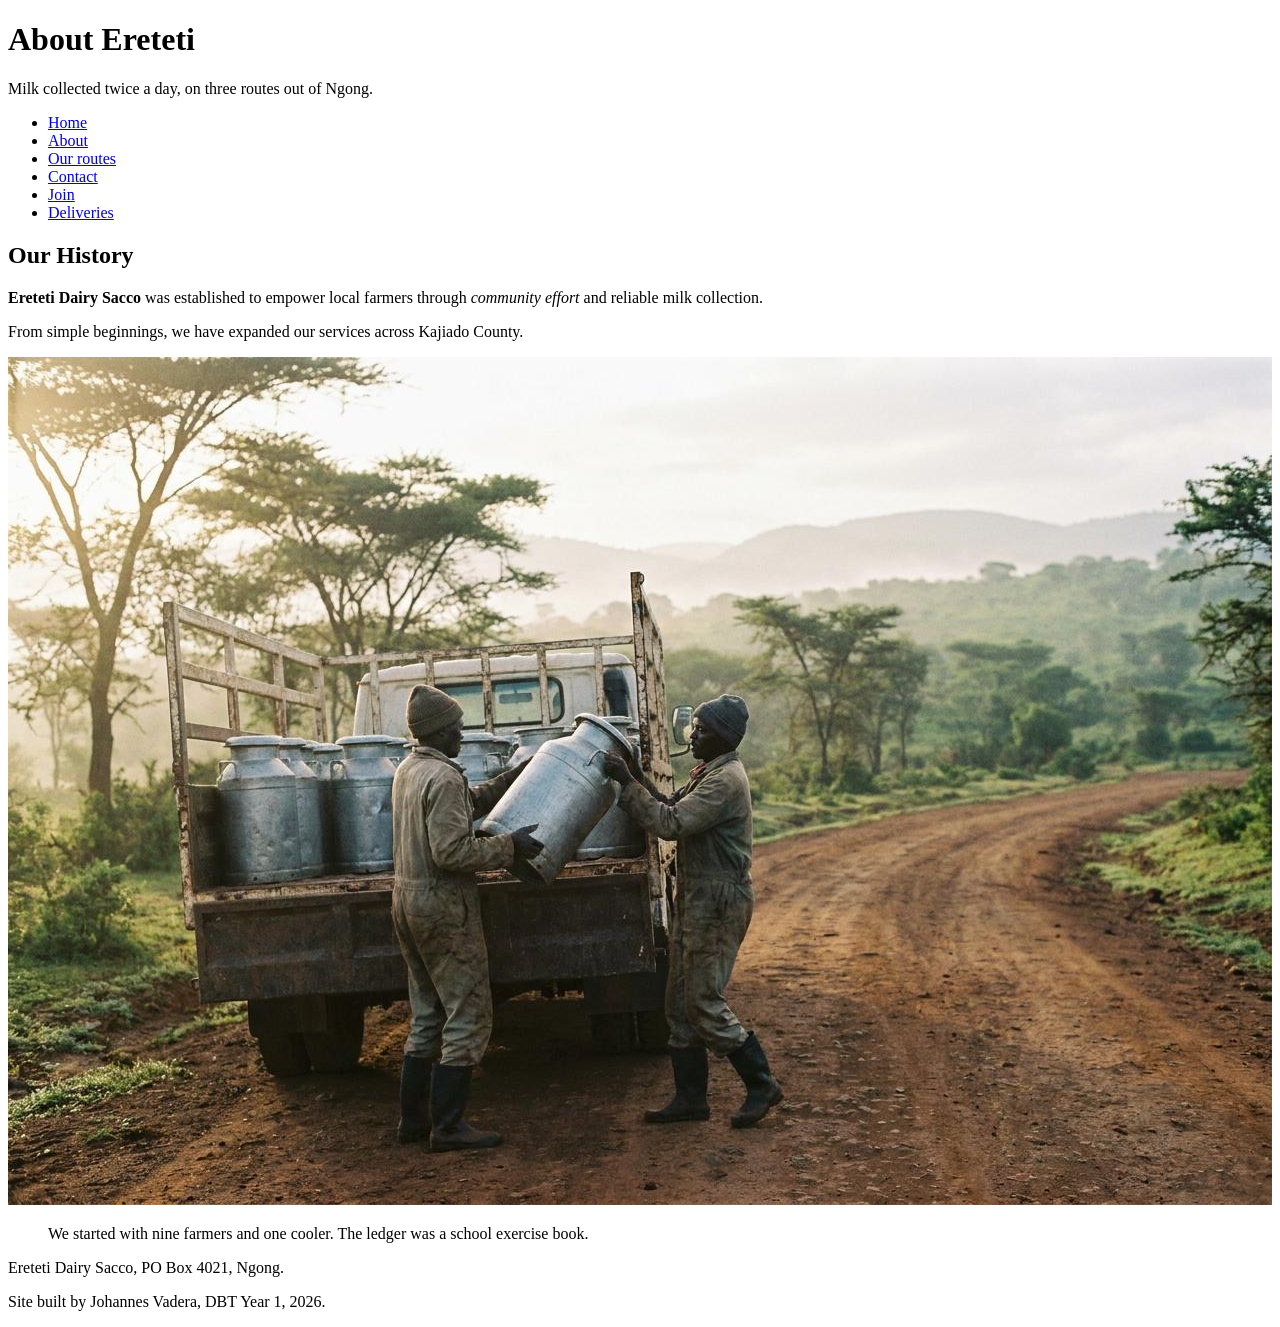
==== about.html @ 50992cd7 "Week 3 the register form and the deliveries table" ====
<!DOCTYPE html>
<html lang="en">
<head>
  <meta charset="utf-8">
  <title>About us | Ereteti Dairy Sacco</title>
</head>
<body>
  <header>
    <h1>About Ereteti</h1>
    <p>Milk collected twice a day, on three routes out of Ngong.</p>
  </header>

  <nav>
    <ul>
      <li><a href="index.html">Home</a></li>
      <li><a href="about.html">About</a></li>
      <li><a href="routes.html">Our routes</a></li>
      <li><a href="contact.html">Contact</a></li>
      <li><a href="register.html">Join</a></li>
      <li><a href="deliveries.html">Deliveries</a></li>
    </ul>
  </nav>

  <main>
    <h2>Our History</h2>
    <p><strong>Ereteti Dairy Sacco</strong> was established to empower local farmers through <em>community effort</em> and reliable milk collection.</p>
    <p>From simple beginnings, we have expanded our services across Kajiado County.</p>

    <img src="img/collection-lorry.jpg" alt="Sacco milk collection centre">

    <blockquote>
      We started with nine farmers and one cooler. The ledger was a school exercise book.
    </blockquote>
  </main>

  <footer>
    <p>Ereteti Dairy Sacco, PO Box 4021, Ngong.</p>
    <p>Site built by Johannes Vadera, DBT Year 1, 2026.</p>
  </footer>
</body>
</html>
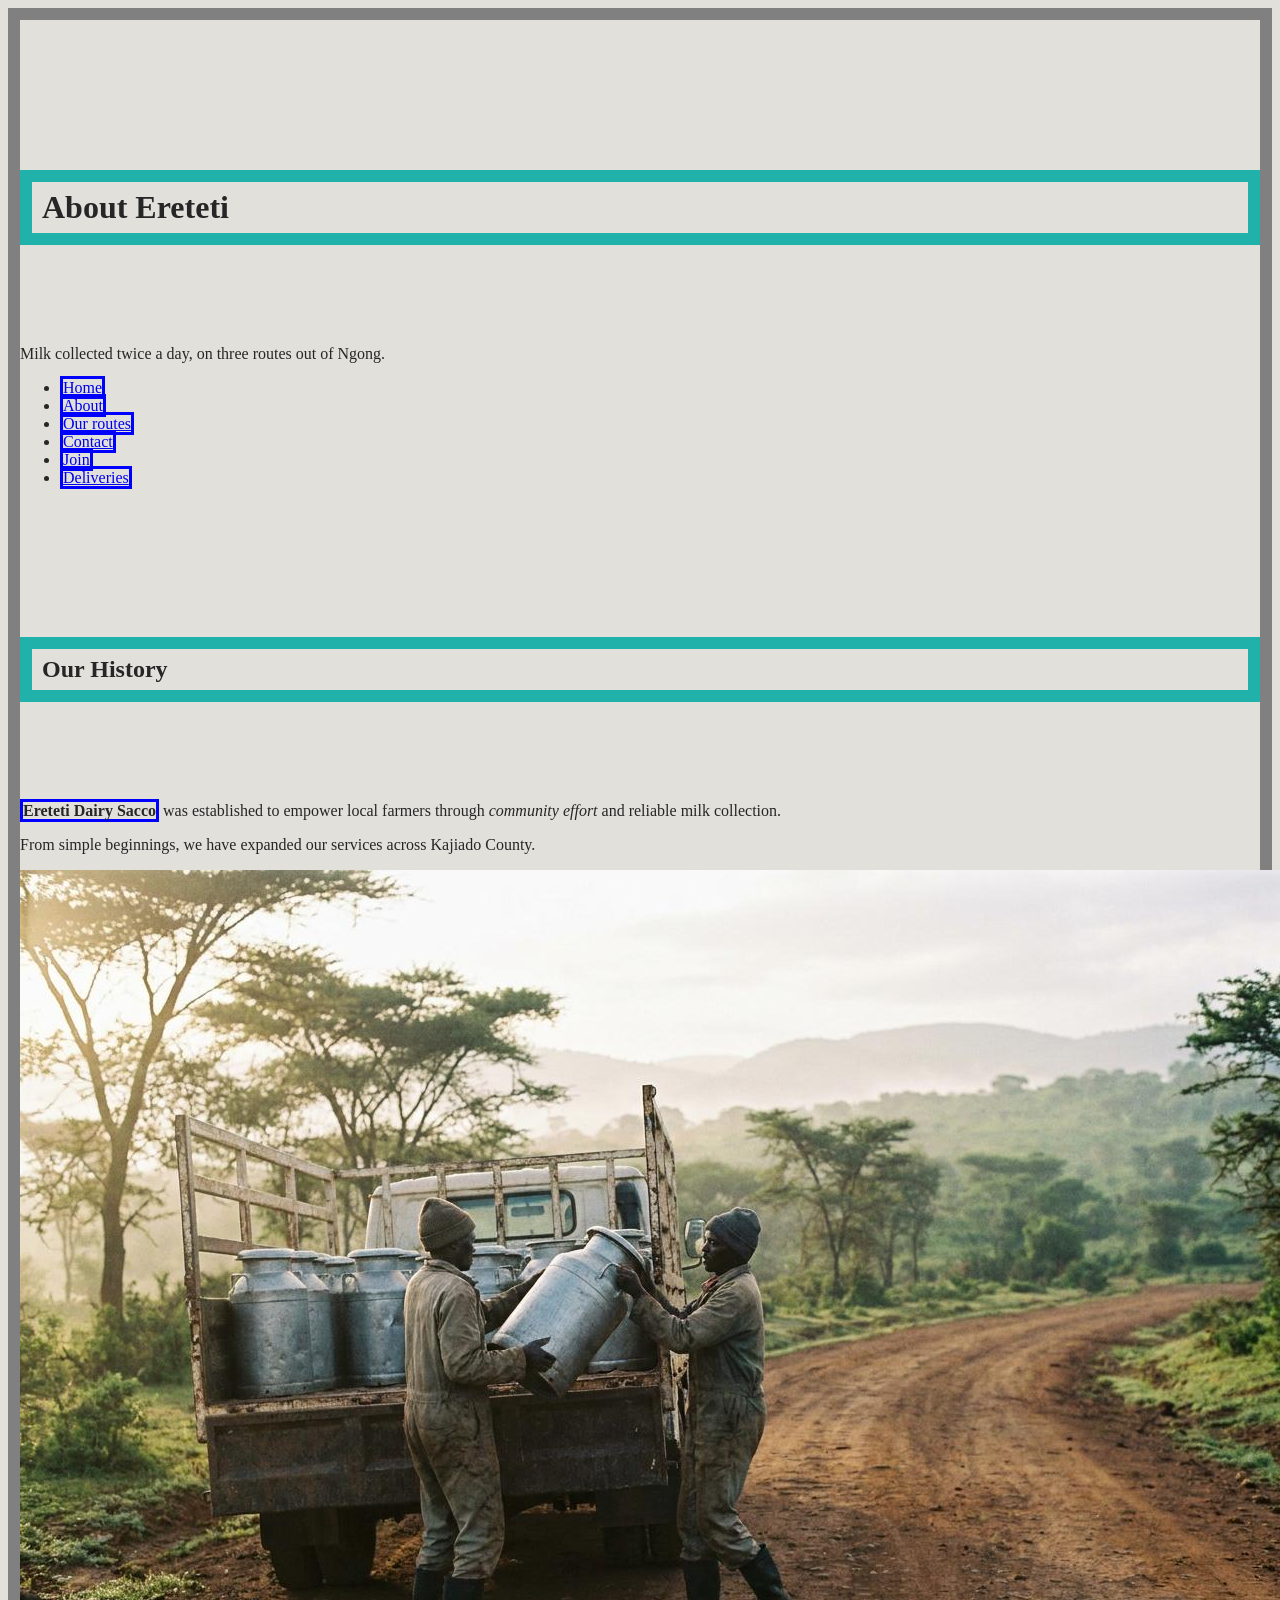
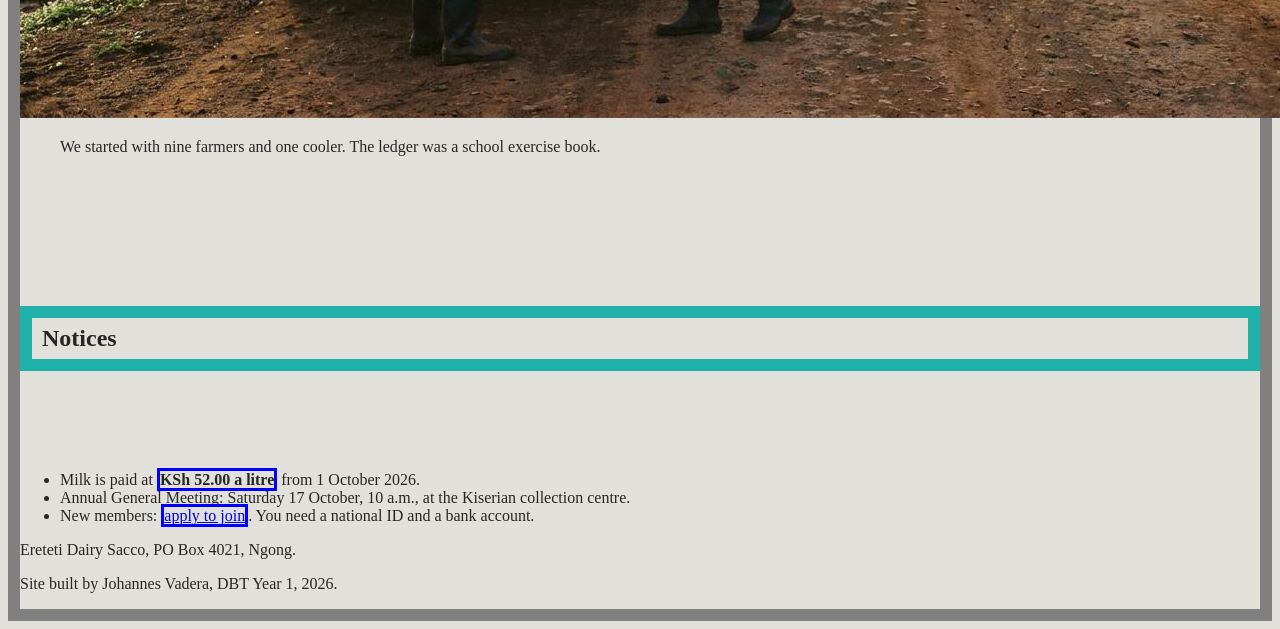
==== commit f64417f3: "Week 6 - the five changes to the HTML" ====
--- a/about.html
+++ b/about.html
@@ -2,7 +2,9 @@
 <html lang="en">
 <head>
   <meta charset="utf-8">
+  <meta name="viewport" content="width=device-width, initial-scale=1">
   <title>About us | Ereteti Dairy Sacco</title>
+  <link rel="stylesheet" href="css/style.css">
 </head>
 <body>
   <header>
@@ -33,6 +35,18 @@
     </blockquote>
   </main>
 
+  <aside>
+    <h2>Notices</h2>
+    <ul>
+      <li>Milk is paid at <strong>KSh 52.00 a litre</strong> from
+        1 October 2026.</li>
+      <li>Annual General Meeting: Saturday 17 October, 10 a.m., at the
+        Kiserian collection centre.</li>
+      <li>New members: <a href="register.html">apply to join</a>. You need
+        a national ID and a bank account.</li>
+    </ul>
+  </aside>
+
   <footer>
     <p>Ereteti Dairy Sacco, PO Box 4021, Ngong.</p>
     <p>Site built by Johannes Vadera, DBT Year 1, 2026.</p>
--- a/css/style.css
+++ b/css/style.css
@@ -0,0 +1,21 @@
+body{
+    background: #e1e0db;
+    color: #262626;
+    border: 12px solid grey;
+}
+
+h1,h2,h3{
+    border-width: 12px;
+    border-color: lightseagreen;
+    border-style: solid;
+    padding-top: 7px;
+    padding-left: 10px;
+    padding-bottom: 7px;
+    padding-right: 10px;
+    margin-top: 150px;
+    margin-bottom:  100px;
+}
+
+strong,ia,a{
+    border: 3px solid blue;
+}
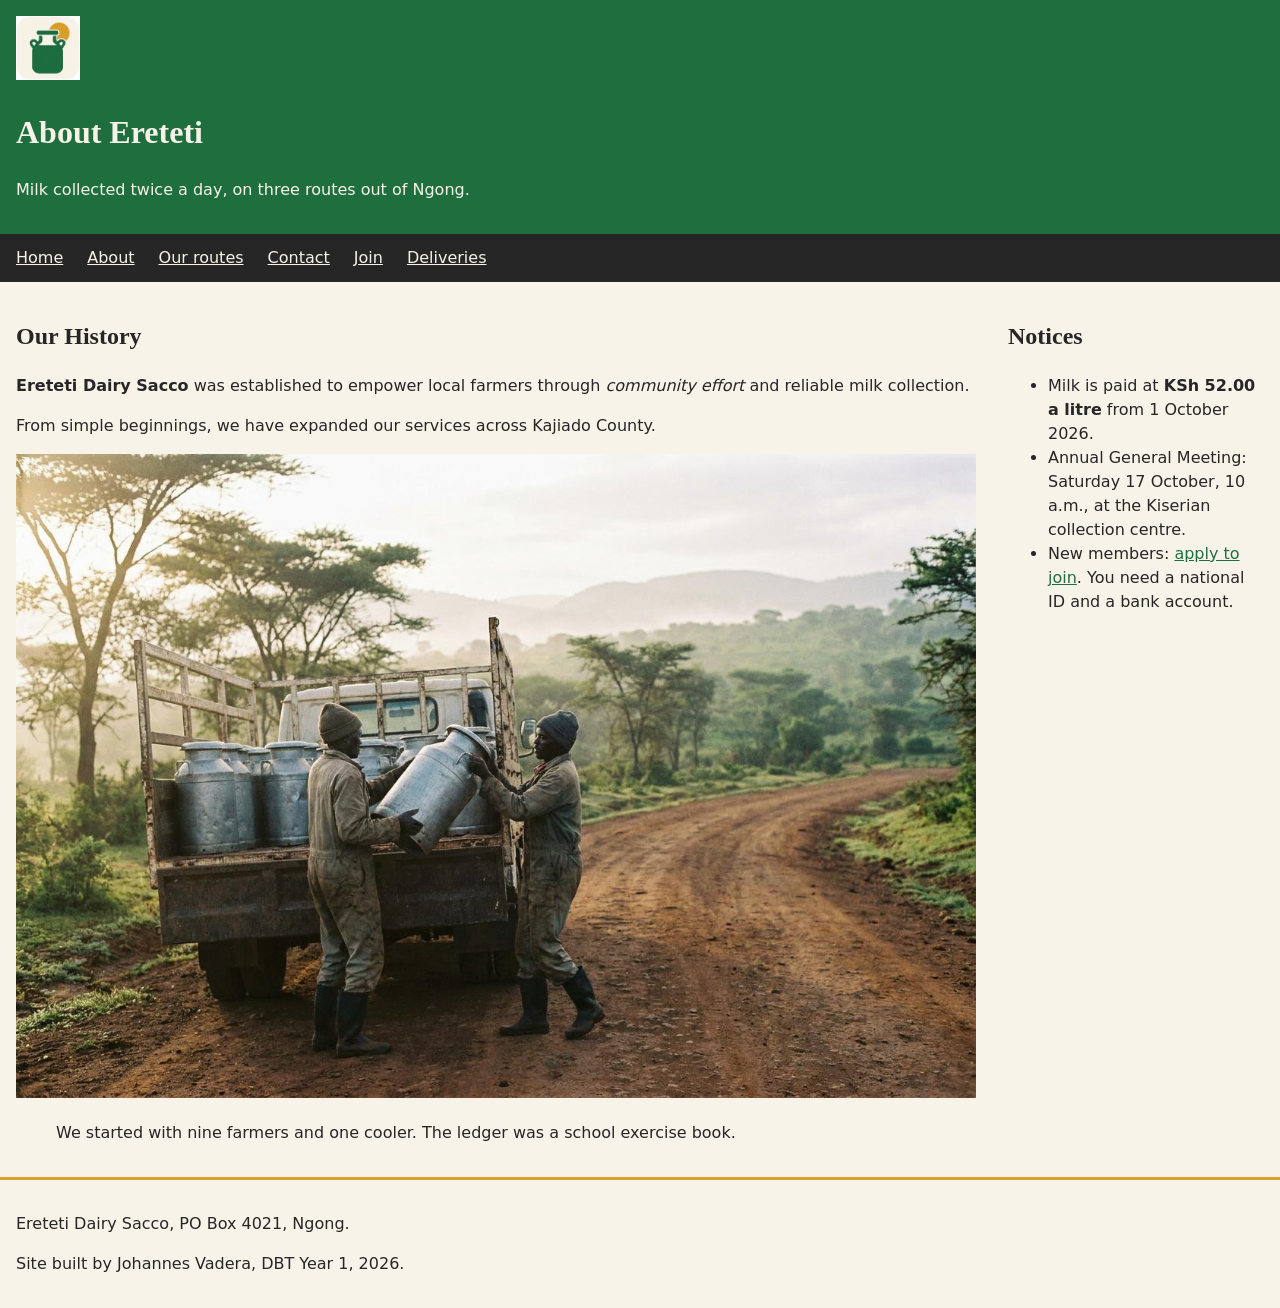
==== commit fbbf723e: "Add the sacco logo and favicon to all six pages" ====
--- a/about.html
+++ b/about.html
@@ -5,9 +5,12 @@
   <meta name="viewport" content="width=device-width, initial-scale=1">
   <title>About us | Ereteti Dairy Sacco</title>
   <link rel="stylesheet" href="css/style.css">
+  <link rel="icon" href="img/favicon-edairy.png">
+  
 </head>
 <body>
   <header>
+    <img src="img/logo-edairy.png" alt="Ereteti Dairy Sacco logo" width="64" height="64">
     <h1>About Ereteti</h1>
     <p>Milk collected twice a day, on three routes out of Ngong.</p>
   </header>
--- a/css/style.css
+++ b/css/style.css
@@ -1,21 +1,131 @@
-body{
-    background: #e1e0db;
-    color: #262626;
-    border: 12px solid grey;
+* {
+  box-sizing: border-box;
+}
+body {
+  margin: 0;
+  background: #F7F3E8;
+  color: #262626;
+  font-family: "Source Sans 3", system-ui, sans-serif;
+  line-height: 1.5;
+}
+h1, h2 {
+  font-family: "Source Serif 4", Georgia, serif;
 }
 
-h1,h2,h3{
-    border-width: 12px;
-    border-color: lightseagreen;
-    border-style: solid;
-    padding-top: 7px;
-    padding-left: 10px;
-    padding-bottom: 7px;
-    padding-right: 10px;
-    margin-top: 150px;
-    margin-bottom:  100px;
+header {
+  background: #1F6F3E;
+  color: #F7F3E8;
+}
+nav {
+  background: #262626;
+}
+nav a {            
+  color: #F7F3E8;
+}
+a {
+  color: #1F6F3E;
+}
+header, main, aside, footer {
+  padding: 1rem;
+}
+footer {
+  border-top: 3px solid #D8A22B;
 }
 
-strong,ia,a{
-    border: 3px solid blue;
+img {
+  max-width: 100%;
+  height: auto;
+}
+th, td {
+  padding: 0.4rem 0.75rem;
+  text-align: left;
+  border-bottom: 1px solid #c9c2ad;
+}
+thead th {
+  background: #1F6F3E;
+  color: #F7F3E8;
+}
+label {
+  display: block;
+  margin-top: 0.75rem;
+}
+input, select, button {
+  font: inherit;
+  padding: 0.4rem 0.6rem;
+  max-width: 100%;
+}
+button {
+  background: #1F6F3E;
+  color: #F7F3E8;
+  border: 0;
+  padding: 0.6rem 1.2rem;
+  margin-top: 1rem;
+}
+
+body {
+  display: grid;                                     
+  grid-template-columns: minmax(0, 1fr) 18rem;       
+  grid-template-areas:
+    "header header"
+    "nav    nav"
+    "main   aside"
+    "footer footer";
+}
+
+header { grid-area: header; }
+nav    { grid-area: nav; }
+main   { grid-area: main; }                          
+aside  { grid-area: aside; }
+footer { grid-area: footer; }
+
+nav {
+  position: sticky;
+  top: 0;
+}
+nav ul {
+  display: flex;
+  flex-wrap: wrap;
+  gap: 0.25rem 1.5rem;
+  list-style: none;
+  margin: 0;
+  padding: 0.75rem 1rem;
+}
+
+.route-cards {
+  display: flex;
+  flex-wrap: wrap;
+  gap: 1rem;
+  list-style: none;
+  padding: 0;
+}
+.route-cards li {
+  flex: 1 1 12rem;
+  padding: 1rem;
+  background: #ffffff;
+  border-top: 4px solid #D8A22B;
+}
+
+th, td {
+  white-space: nowrap;
+}
+.table-scroll {
+  overflow-x: auto;
+}
+
+@media (max-width: 700px) {
+  body {
+    grid-template-columns: minmax(0, 1fr);
+    grid-template-areas:
+      "header"
+      "nav"
+      "main"
+      "aside"
+      "footer";
+  }
+  nav {
+    position: static;
+  }
+  nav ul {
+    flex-direction: column;
+  }
 }
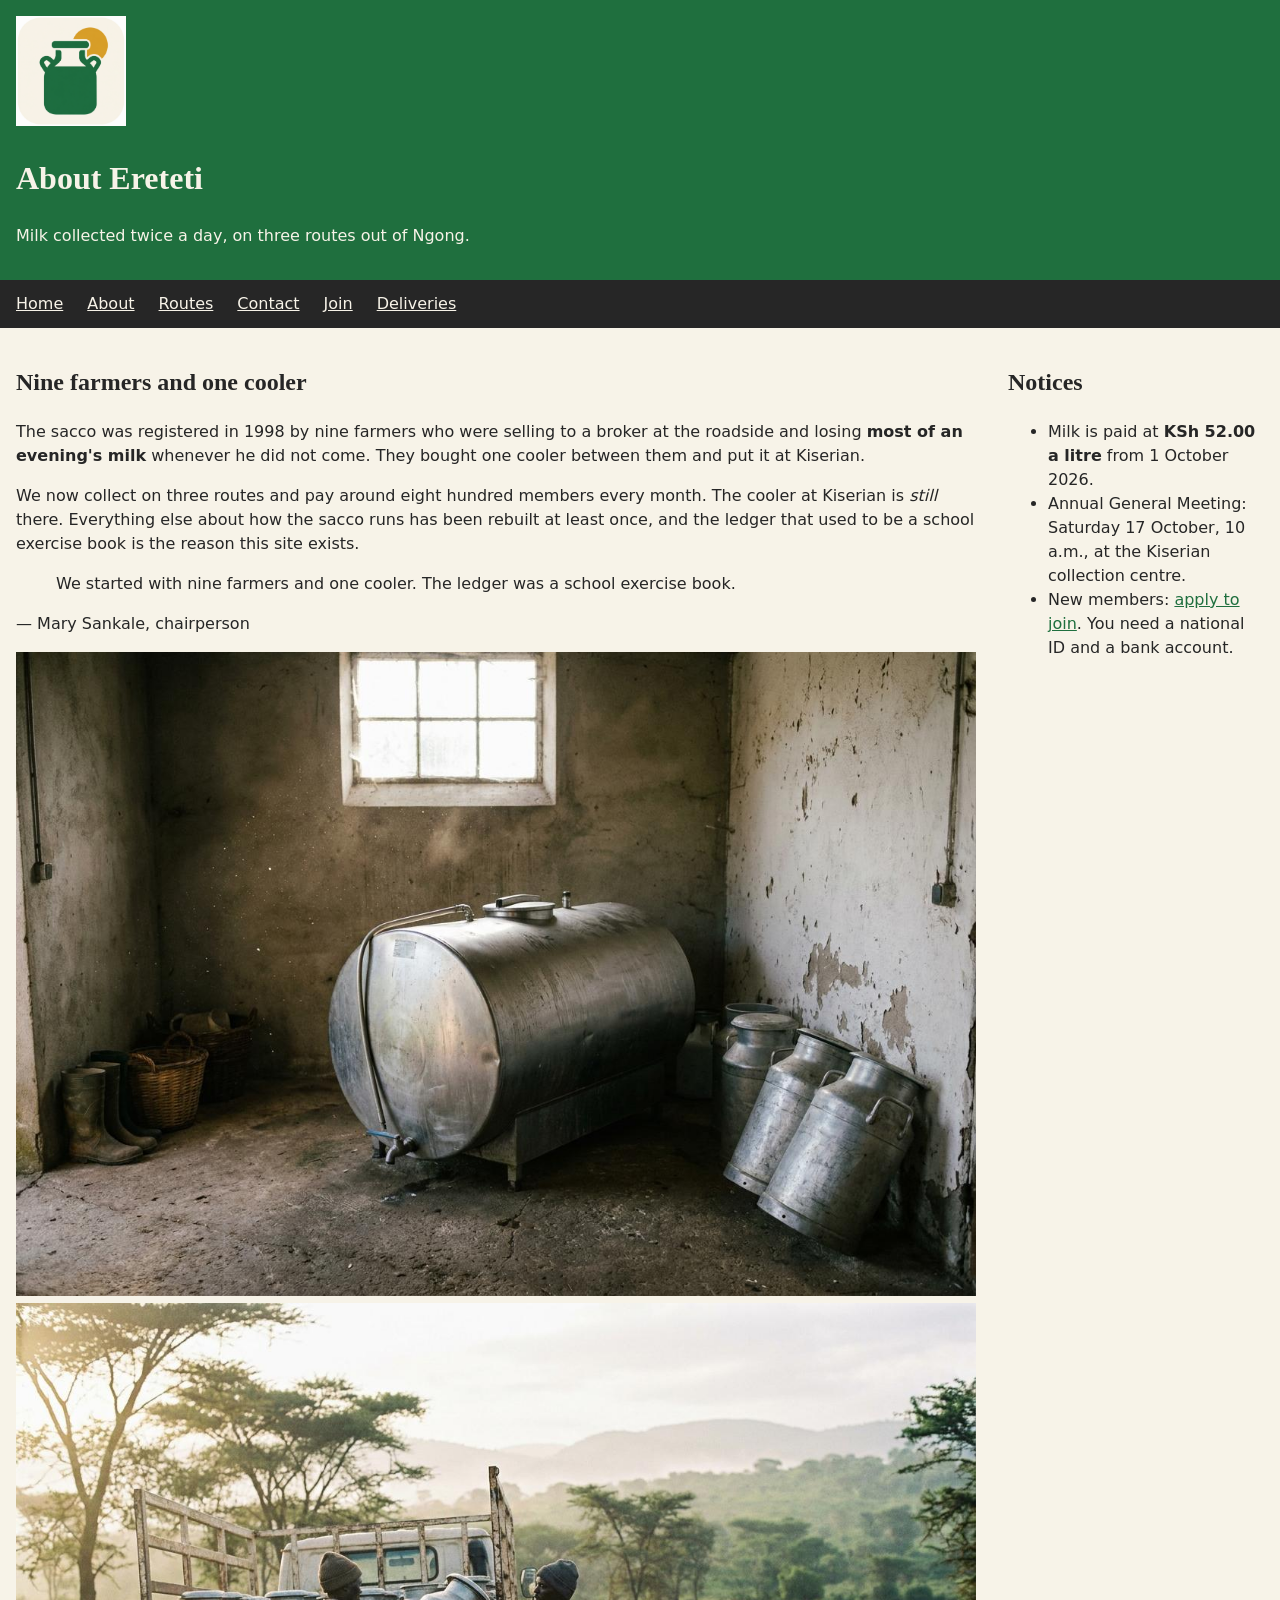
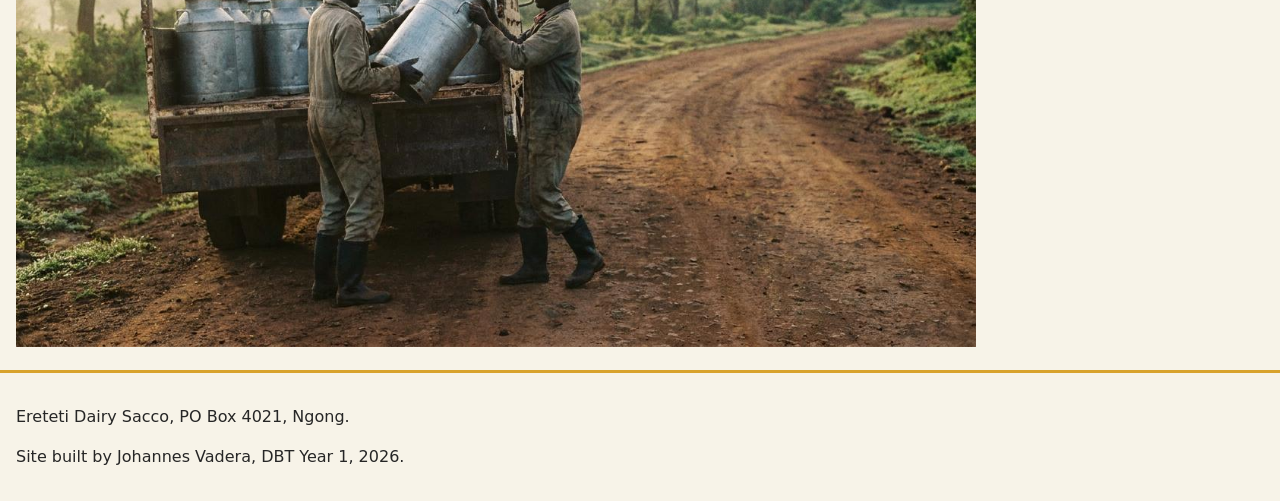
==== commit bf9113ba: "Week 2 pages corrected to match practical" ====
--- a/about.html
+++ b/about.html
@@ -19,7 +19,7 @@
     <ul>
       <li><a href="index.html">Home</a></li>
       <li><a href="about.html">About</a></li>
-      <li><a href="routes.html">Our routes</a></li>
+      <li><a href="routes.html">Routes</a></li>
       <li><a href="contact.html">Contact</a></li>
       <li><a href="register.html">Join</a></li>
       <li><a href="deliveries.html">Deliveries</a></li>
@@ -27,15 +27,17 @@
   </nav>
 
   <main>
-    <h2>Our History</h2>
-    <p><strong>Ereteti Dairy Sacco</strong> was established to empower local farmers through <em>community effort</em> and reliable milk collection.</p>
-    <p>From simple beginnings, we have expanded our services across Kajiado County.</p>
+   <h2>Nine farmers and one cooler</h2>
+   <p>The sacco was registered in 1998 by nine farmers who were selling to a broker at the roadside and losing <strong>most of an evening's milk</strong> whenever he did not come. They bought one cooler between them and put it at Kiserian.</p>
+   <p>We now collect on three routes and pay around eight hundred members every month. The cooler at Kiserian is <em>still</em> there. Everything else about how the sacco runs has been rebuilt at least once, and the ledger that used to be a school exercise book is the reason this site exists.</p>
 
-    <img src="img/collection-lorry.jpg" alt="Sacco milk collection centre">
+   <blockquote>
+     <p>We started with nine farmers and one cooler. The ledger was a school exercise book.</p>
+   </blockquote>
+   <p>— Mary Sankale, chairperson</p>
 
-    <blockquote>
-      We started with nine farmers and one cooler. The ledger was a school exercise book.
-    </blockquote>
+   <img src="img/first-cooler.jpg" alt="The first cooler, still in use at the Kiserian centre">
+   <img src="img/collection-lorry.jpg" alt="Churns loaded onto the lorry on the Ngong road at sunrise">
   </main>
 
   <aside>
--- a/css/style.css
+++ b/css/style.css
@@ -15,6 +15,10 @@
 header {
   background: #1F6F3E;
   color: #F7F3E8;
+}
+header img {
+  width: 110px;
+  height: auto;
 }
 nav {
   background: #262626;
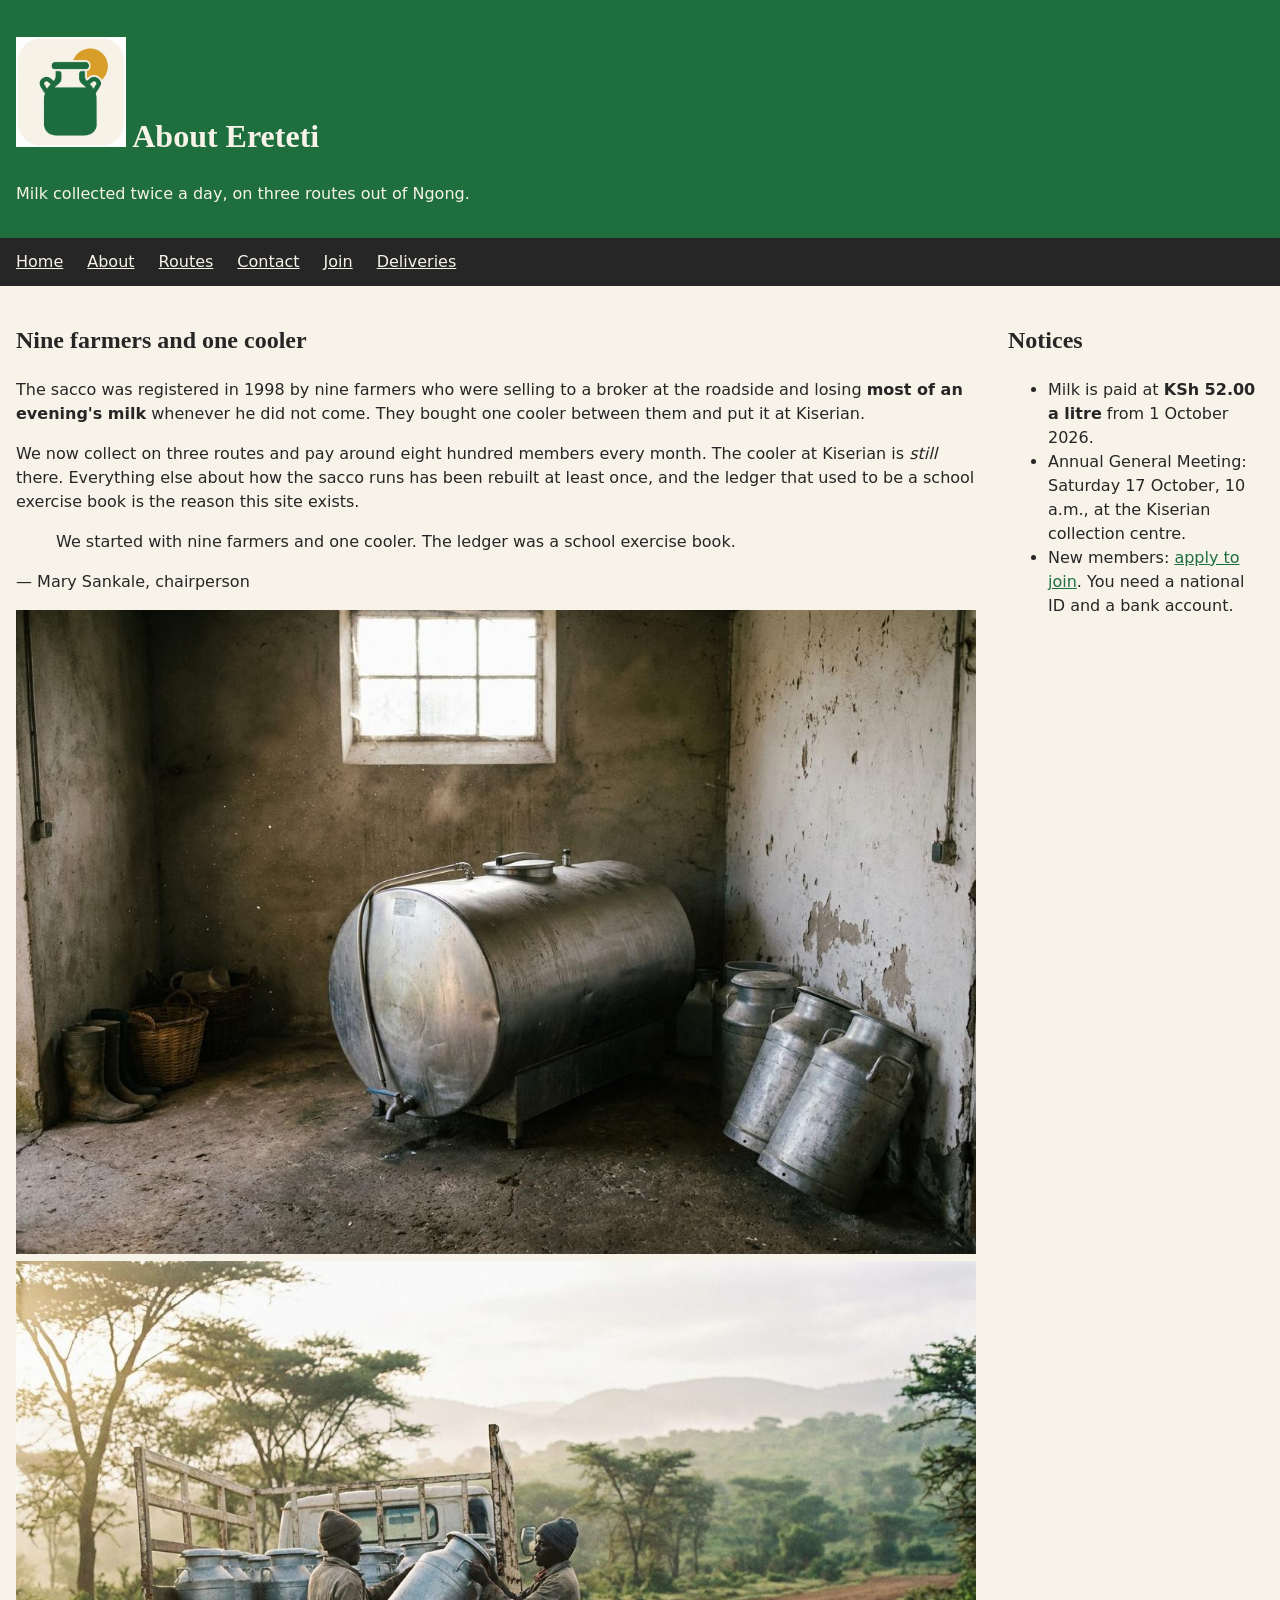
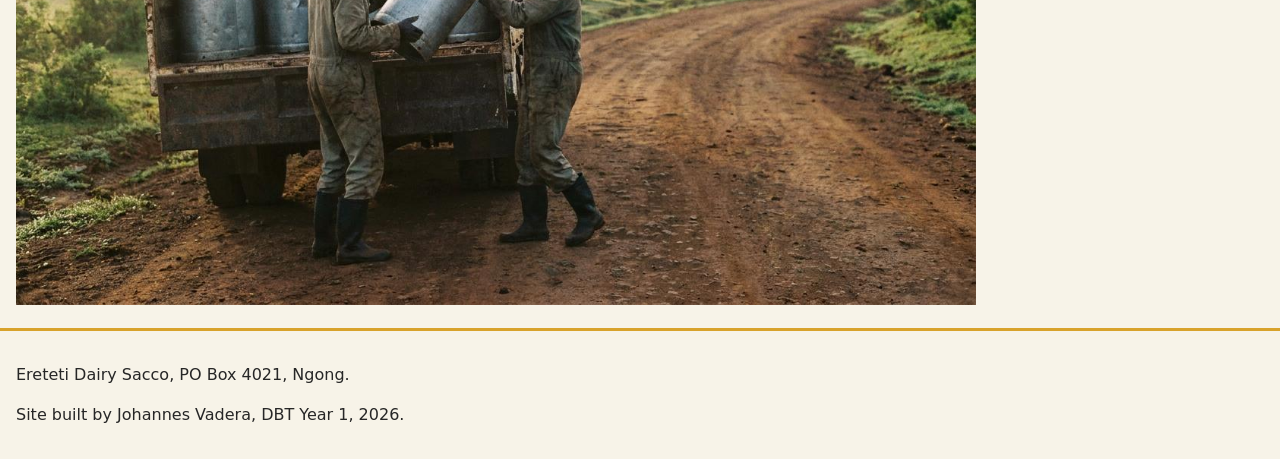
==== commit 364b67e5: "Use the professor's index.html, logo and footer on all six pages" ====
--- a/about.html
+++ b/about.html
@@ -10,8 +10,10 @@
 </head>
 <body>
   <header>
-    <img src="img/logo-edairy.png" alt="Ereteti Dairy Sacco logo" width="64" height="64">
-    <h1>About Ereteti</h1>
+    <h1>
+      <img src="img/logo-edairy.png" alt="Ereteti Dairy Sacco logo" width="64" height="64">
+      About Ereteti
+    </h1>
     <p>Milk collected twice a day, on three routes out of Ngong.</p>
   </header>
 
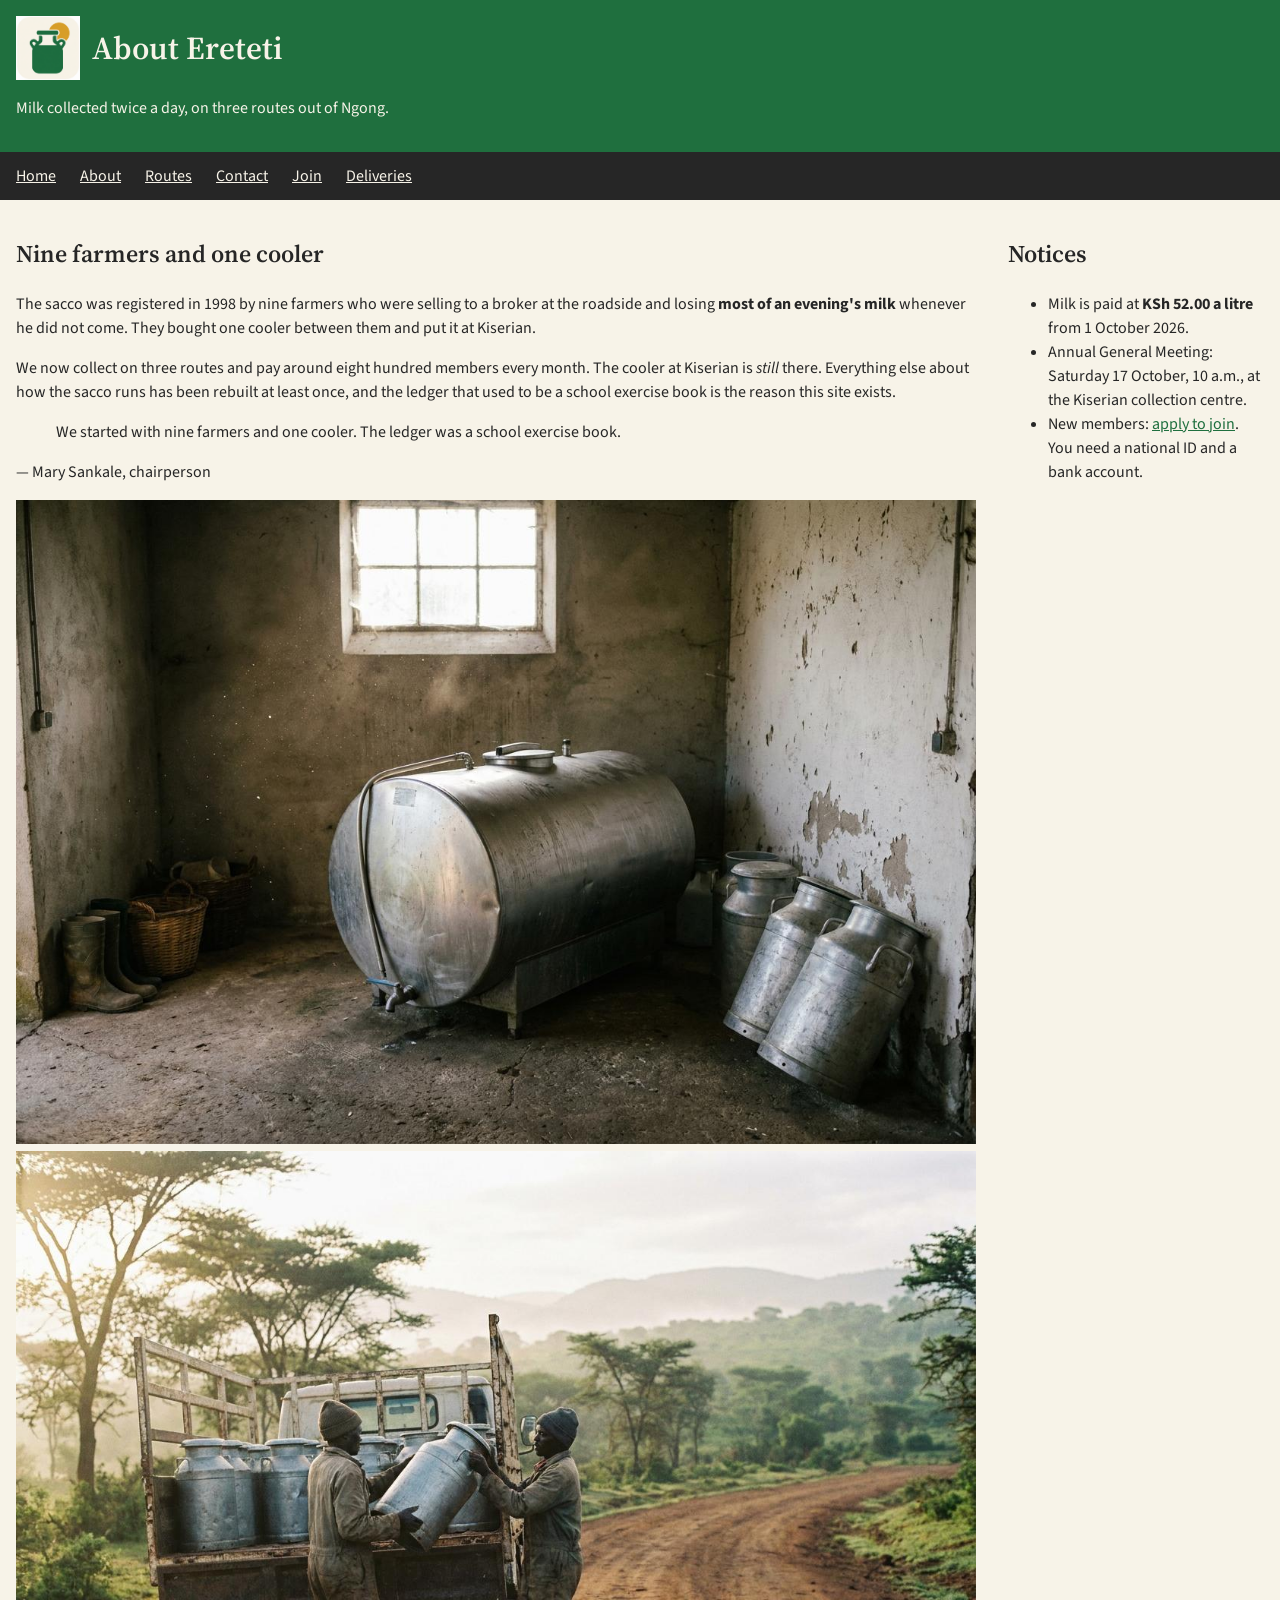
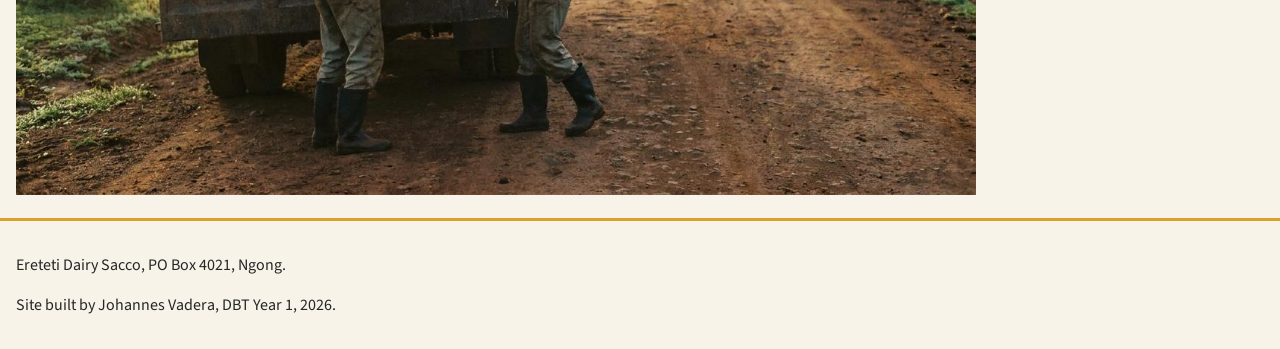
==== commit 77d06b70: "eek 6 code-along: Google Fonts, and the logo beside the name" ====
--- a/about.html
+++ b/about.html
@@ -4,6 +4,7 @@
   <meta charset="utf-8">
   <meta name="viewport" content="width=device-width, initial-scale=1">
   <title>About us | Ereteti Dairy Sacco</title>
+  <link rel="stylesheet" href="https://fonts.googleapis.com/css2?family=Source+Sans+3:wght@400;600&amp;family=Source+Serif+4:wght@600&amp;display=swap">
   <link rel="stylesheet" href="css/style.css">
   <link rel="icon" href="img/favicon-edairy.png">
   
--- a/css/style.css
+++ b/css/style.css
@@ -10,15 +10,22 @@
 }
 h1, h2 {
   font-family: "Source Serif 4", Georgia, serif;
+  font-weight: 600;
 }
 
 header {
   background: #1F6F3E;
   color: #F7F3E8;
 }
-header img {
-  width: 110px;
+.logo {
+  width: 3.5rem;
   height: auto;
+}
+h1 {
+  display: flex;
+  align-items: center;
+  gap: 0.75rem;
+  margin: 0;
 }
 nav {
   background: #262626;
@@ -132,4 +139,7 @@
   nav ul {
     flex-direction: column;
   }
+  .logo {
+    width: 2.5rem;
+  }
 }
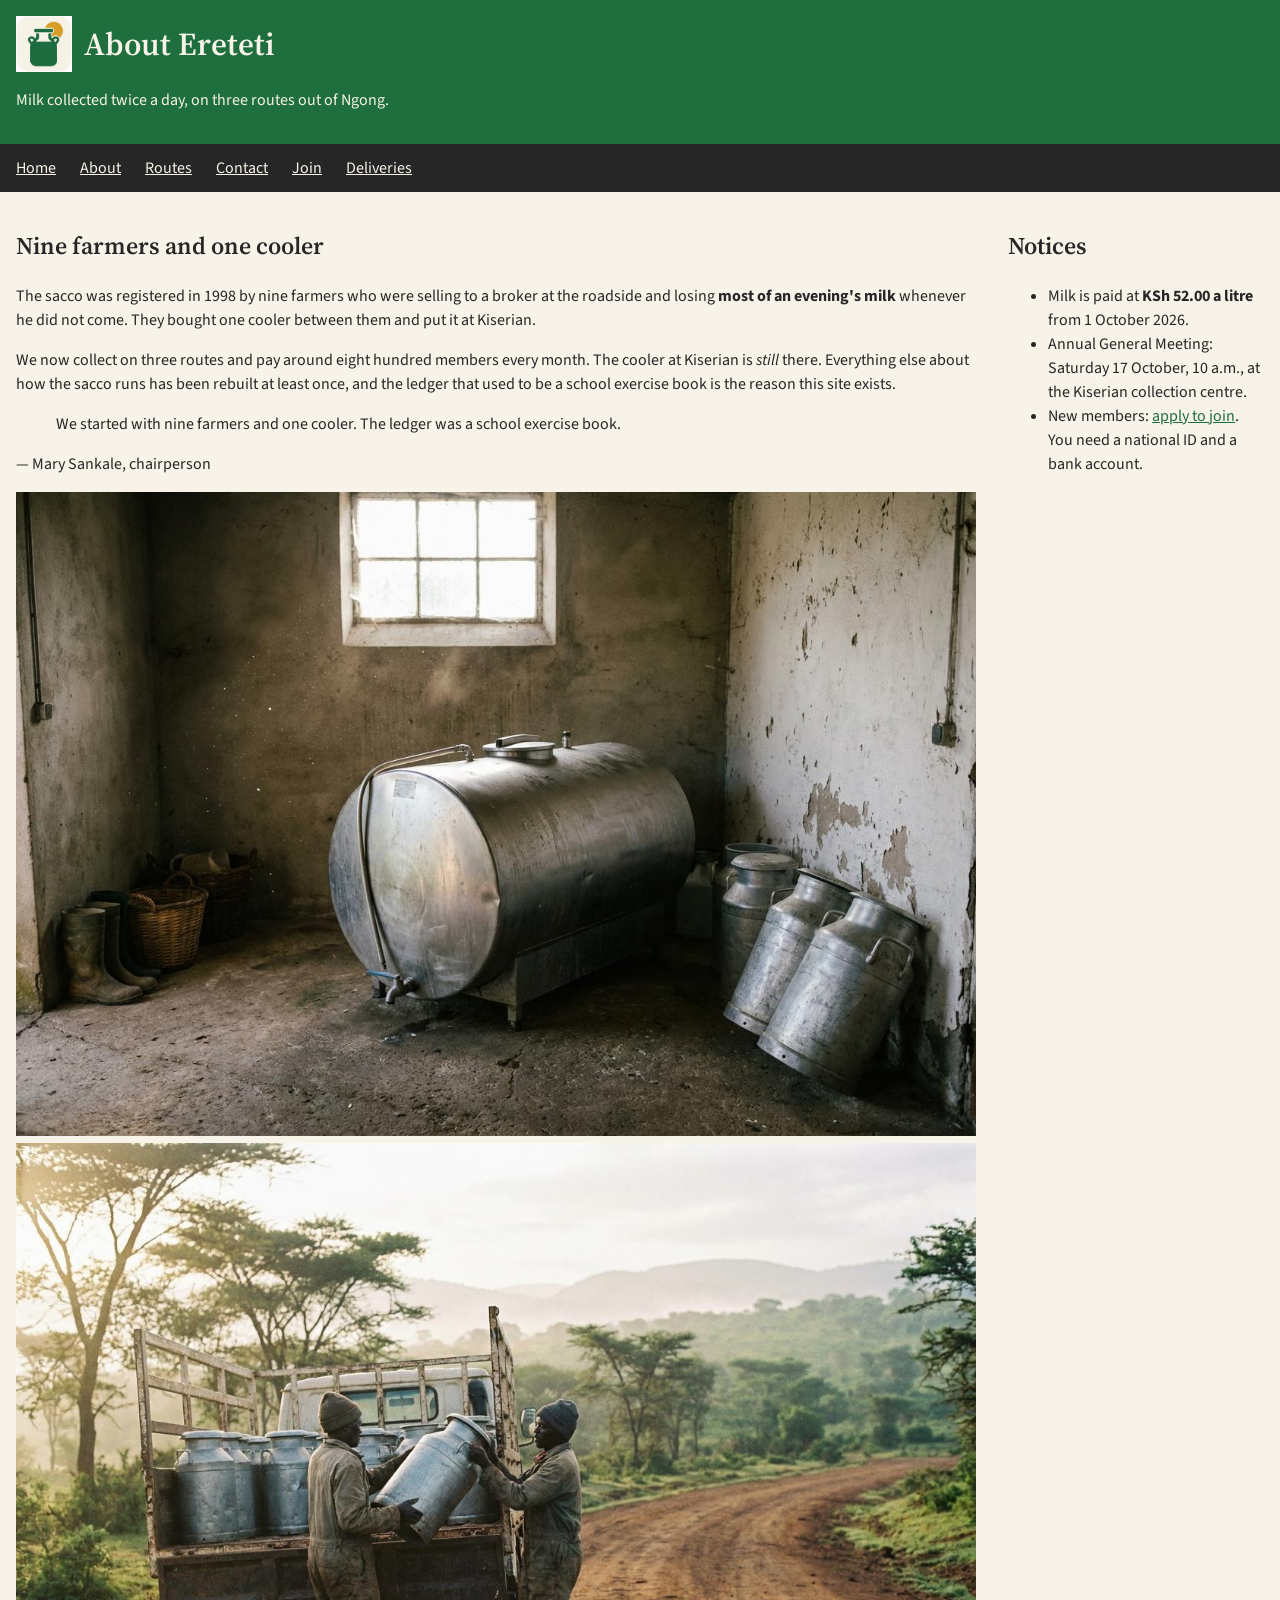
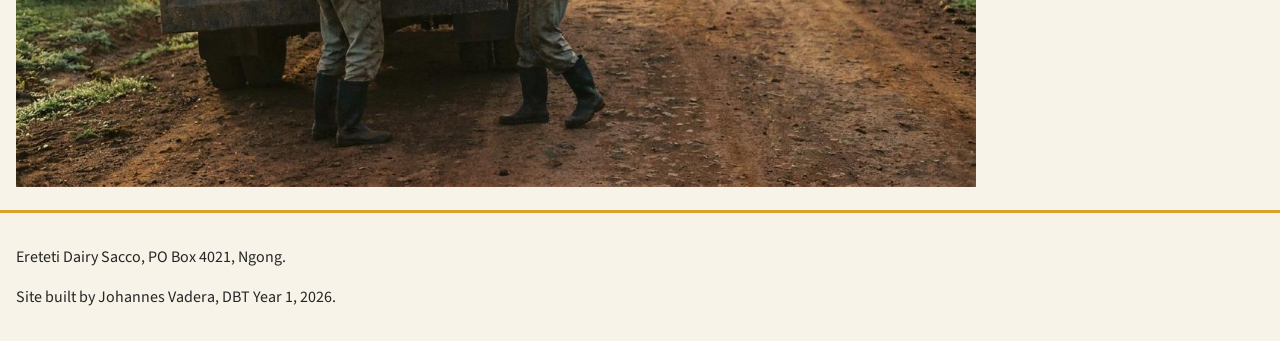
==== commit 2dc06e1d: "Use the code-along logo class on about, contact, register and routes" ====
--- a/about.html
+++ b/about.html
@@ -12,7 +12,7 @@
 <body>
   <header>
     <h1>
-      <img src="img/logo-edairy.png" alt="Ereteti Dairy Sacco logo" width="64" height="64">
+      <img src="img/logo-edairy.png" alt="" class="logo">
       About Ereteti
     </h1>
     <p>Milk collected twice a day, on three routes out of Ngong.</p>
